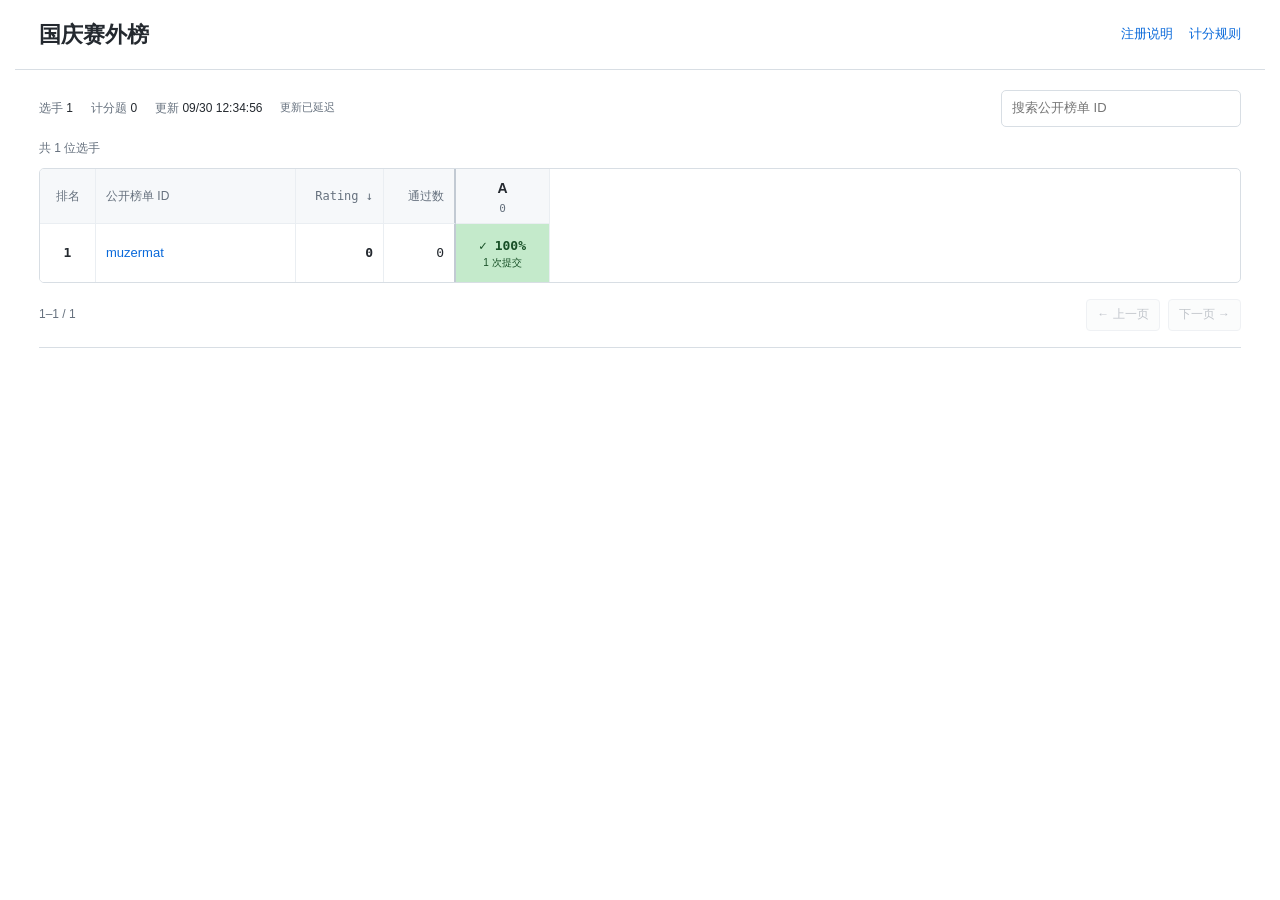
==== site/index.html @ c7762cff "Update public leaderboard" ====
<!doctype html>
<html lang="zh-CN">
<head>
  <meta charset="utf-8">
  <meta name="viewport" content="width=device-width,initial-scale=1">
  <meta name="description" content="国庆挑战娱乐外榜：全部达标题参与计分，难度越高，贡献越大。">
  <meta http-equiv="Content-Security-Policy" content="default-src 'self'; script-src 'self'; style-src 'self'; img-src 'self' data:; connect-src 'self' https://national-day-board-admin-api.chic-pond-5383.chatgpt.site; object-src 'none'; base-uri 'self'">
  <title>国庆挑战 · 娱乐外榜</title>
  <link rel="icon" href="./favicon.svg" type="image/svg+xml">
  <link rel="stylesheet" href="./style.css?v=f157091dd5ea">
  <script src="./app.js?v=d9f2b95ec06a" defer></script>
</head>
<body>
  <header class="topbar wrap">
    <h1 id="board-heading">国庆赛外榜</h1>
    <nav aria-label="榜单导航"><button id="register-open" class="nav-button">注册说明</button><button id="rules-open" class="nav-button">计分规则</button></nav>
  </header>
  <main class="wrap">
    <div id="mode-banner" class="banner" hidden></div>
    <section class="board-section" aria-labelledby="board-heading">
      <div class="board-header"><div class="stats"><span>选手 <strong id="registered">—</strong></span><span>计分题 <strong id="problem-count">—</strong></span><span>更新 <time id="updated">等待数据</time></span><span id="freshness"></span></div><label class="search"><input id="search" type="search" placeholder="搜索公开榜单 ID" aria-label="搜索公开榜单 ID" autocomplete="off" maxlength="40"></label></div>
      <div class="board-toolbar"><span id="results" role="status">正在加载榜单…</span></div>
      <div id="error" class="error" role="status" hidden></div>
      <div class="table-scroll board-scroll" tabindex="0" role="region" aria-label="比赛榜单，可左右滚动"><table class="board-table" id="board-table"><caption class="sr-only">国庆赛榜单</caption><colgroup id="board-columns"></colgroup><thead><tr id="board-head"></tr></thead><tbody id="rows"></tbody></table></div>
      <div id="empty" class="empty" hidden>没有找到该 ID，试试只输入其中一部分。</div>
      <div class="pagination"><span id="page-label">—</span><div><button id="prev" class="secondary" disabled>← 上一页</button><button id="next" class="secondary" disabled>下一页 →</button></div></div>
    </section>
    <footer><a id="contest-link" rel="noopener noreferrer" target="_blank" hidden>原 OJ 比赛</a></footer>
  </main>
  <dialog id="detail-dialog"><div class="dialog-top"><span class="eyebrow small">YOUR CHALLENGE RECORD</span><button class="close" aria-label="关闭选手详情" data-close="detail-dialog">×</button></div><h2 id="detail-title">选手详情</h2><div id="detail-content" aria-live="polite"></div></dialog>
  <dialog id="rules-dialog"><div class="dialog-top"><span class="eyebrow small">SCORING RULES</span><button class="close" aria-label="关闭计分规则" data-close="rules-dialog">×</button></div><h2>挑战如何变成分数</h2><p>注册题 A 不计分。其余题目达到 60% 后，全部参与计算。</p><ol class="rule-list"><li><strong>难度带来更多贡献</strong><code>h(r) = 800 × (r / 800)<sup>3/2</sup></code><p>1600 题的基础贡献约为 800 题的 2.83 倍。</p></li><li><strong>完成度奖励</strong><div class="table-scroll"><table class="curve"><thead><tr><th>完成度</th><th>60%</th><th>70%</th><th>80%</th><th>90%</th><th>95%</th><th>100%</th></tr></thead><tbody><tr><th>系数 g(s)</th><td>0.60</td><td>0.75</td><td>0.90</td><td>1.00</td><td>1.05</td><td>1.10</td></tr></tbody></table></div><p>节点之间线性插值；60% 以下贡献为 0。</p></li><li><strong>每题保留历史最佳贡献</strong><code>c = max [h(r) × g(s) × max(0.96ⁿ, 0.80)]</code><p>n 为该次提交之前低于 60% 的失败次数。CE、待评测和系统错误不计罚。后续失败不会降低已保留的贡献。</p></li><li><strong>全题排序并衰减</strong><code>w(k) = 0.60 + 0.40 × 0.90<sup>k−1</sup></code><p>按题目 rating 从高到低排序，同 rating 按贡献、题目 ID 排序。第 1 题权重为 1，后续趋近于 0.60，没有题数截断。</p></li><li><strong>非线性显示 Rating</strong><code>S = Σ w(k)c(k)<br>Rating = ⌊15000 × ln(1 + S / 10000)⌋</code><p>没有硬上限。同整数 Rating 并列排名。正常新增提交的得分不下降；重判或规则纠正后会重新计算。</p></li></ol></dialog>
  <dialog id="register-dialog"><div class="dialog-top"><span class="eyebrow small">JOIN THE BOARD</span><button class="close" aria-label="关闭注册说明" data-close="register-dialog">×</button></div><h2>在 A 题注册你的公开 ID</h2><p id="registration-intro">使用自己的 OJ 账号提交 A 题。本场只接受下方固定 C 模板，请只修改 puts 中的公开榜单 ID，保留其他代码。</p><pre><code>#include &lt;stdio.h&gt;
int main() {
    puts("国庆小猫");
    return 0;
}</code></pre><p>将 <code>国庆小猫</code> 改为自己的匿名 ID，例如 <code>摸鱼选手_7</code>。允许 1–20 个字符，可用中文汉字、英文字母、数字、下划线和连字符，且至少包含一个汉字、字母或数字；不允许空格、控制字符或 emoji。英文字母不区分大小写判重，请避免使用真实姓名或学号。</p><div class="notice"><strong>提交前请检查</strong><p>每个真实学号以本场 A 题的第一次 AC 注册。已存在的 ID 会判 WA；CE、WA 或未完成评测不占用注册机会，可修改后重提。注册成功后再次提交不会自动改名。</p></div><p>注册成功后，系统会补计该账号在比赛有效时间内的已有成绩。SPJ 会检查格式和重名，网络或接口异常将报告检查器失败。第一次 AC 后仍需等待后台校验身份并完成绑定；同步前同名并发提交可能都 AC，后台按首次 AC 的时间与提交 ID 确定唯一绑定，冲突时请联系管理员。</p><p id="registration-mode-note" class="muted"></p></dialog>
</body>
</html>
---- site/style.css ----
:root{color-scheme:light;--ink:#24292f;--muted:#66717e;--line:#d8dee4;--bg:#fff;--link:#0969da;--mono:ui-monospace,SFMono-Regular,Consolas,monospace}
*{box-sizing:border-box}body{margin:0;color:var(--ink);background:var(--bg);font:14px/1.6 -apple-system,BlinkMacSystemFont,"Segoe UI","PingFang SC","Microsoft YaHei",sans-serif}button,input{font:inherit;color:inherit}button{cursor:pointer}button:disabled{opacity:.4;cursor:default}button,a,input{outline-offset:3px}a{color:var(--link);text-decoration:none}a:hover{text-decoration:underline}.wrap{max-width:1250px;margin:auto;padding:0 24px}.topbar{display:flex;justify-content:space-between;align-items:center;border-bottom:1px solid var(--line);min-height:70px;gap:16px}h1{font-size:22px;margin:15px 0;font-weight:600}nav{display:flex;gap:16px}.nav-button{border:0;background:transparent;padding:5px 0;color:var(--link);font-size:13px}.banner{margin-top:16px;border:1px solid #e8d6a2;background:#fff8db;color:#765b1b;padding:9px 12px;border-radius:5px;font-size:12px}.board-header{display:flex;align-items:center;justify-content:space-between;gap:16px;margin:20px 0 12px}.stats{display:flex;gap:7px 18px;flex-wrap:wrap;color:var(--muted);font-size:12px}.stats strong,.stats time{font-weight:500;color:var(--ink)}#freshness{font-size:11px}.search input{width:240px;padding:7px 10px;border:1px solid var(--line);border-radius:5px;background:#fff;font-size:13px}.board-toolbar{display:flex;justify-content:space-between;font-size:12px;color:var(--muted);margin-bottom:10px}.table-scroll{overflow:auto}table{width:100%;border-collapse:collapse;white-space:nowrap;text-align:left}th{background:#f6f8fa;font-size:12px;font-weight:500;padding:10px 14px;border-block:1px solid var(--line);color:var(--muted)}td{padding:10px 14px;border-bottom:1px solid #eaeef2;font-size:13px}tbody tr:hover{background:#f6f8fa}.number{text-align:right;font-family:var(--mono);font-variant-numeric:tabular-nums}.rank{font:13px var(--mono);color:var(--muted)}.rank.top{color:var(--ink);font-weight:600}.player{padding:0;border:0;background:transparent;color:var(--link);font:13px var(--mono);text-align:left}.player:hover{text-decoration:underline}.rating{font-weight:600}.pagination{display:flex;align-items:center;justify-content:space-between;margin:16px 0;font-size:12px;color:var(--muted)}.pagination>div{display:flex;gap:8px}.secondary{font-size:12px;border:1px solid var(--line);border-radius:4px;background:#f6f8fa;padding:5px 10px}.empty{text-align:center;padding:40px;color:var(--muted)}.error{font-size:13px;background:#fff1ef;border:1px solid #ffcecb;color:#a5271b;padding:10px 12px;margin:10px 0;border-radius:4px}footer{display:flex;flex-wrap:wrap;gap:20px;font-size:12px;color:var(--muted);border-top:1px solid var(--line);padding:12px 0 20px}footer p{margin:0}dialog{width:min(900px,calc(100% - 28px));max-height:88vh;border:1px solid var(--line);border-radius:7px;background:#fff;padding:24px;color:var(--ink);box-shadow:0 10px 40px #0002}dialog::backdrop{background:#0005}.dialog-top{display:flex;align-items:center;justify-content:space-between}.eyebrow{font:10px var(--mono);letter-spacing:1px;color:var(--muted)}dialog h2{font-size:23px;margin:6px 0 18px}dialog p{font-size:13px;line-height:1.9}.close{font-size:24px;line-height:1;width:28px;height:28px;border:0;background:transparent;color:var(--muted)}.rule-list{padding-left:20px}.rule-list li{padding-left:4px;margin-bottom:18px}.rule-list strong{display:block;margin-bottom:7px}code,pre{font-family:var(--mono)}.rule-list code,pre{display:block;background:#f6f8fa;padding:12px;border-radius:5px;font-size:12px;overflow:auto}.curve th,.curve td{padding:7px;font-size:11px;text-align:center}.muted{font-size:12px!important;color:var(--muted)}.notice{padding:12px;background:#fff8db;border-radius:4px}.notice p{margin:5px 0}.detail-stats{display:flex;gap:24px;flex-wrap:wrap;margin-bottom:20px}.detail-stats span{display:block;font-size:11px;color:var(--muted)}.detail-stats strong{font:600 22px var(--mono)}.detail-table th,.detail-table td{font-size:11px;padding:8px}.detail-table td:first-child{min-width:110px;white-space:normal}.problem-title{display:block;font-size:10px;color:var(--muted)}.loading{color:var(--muted)}[hidden]{display:none!important}
@media(max-width:720px){.wrap{padding:0 14px}.topbar{min-height:62px}h1{font-size:18px}nav{gap:12px}.nav-button{font-size:12px}.board-header{align-items:stretch;flex-direction:column;margin-top:15px}.search input{width:100%}.stats{gap:4px 12px}.extra{display:none}th,td{padding:9px 8px;font-size:12px}.player{font-size:12px}.privacy-note{font-size:11px}dialog{padding:18px}.detail-stats{gap:15px}.detail-stats strong{font-size:20px}footer{font-size:11px}}

/* Fixed identity columns keep the participant visible while browsing problems. */
.board-scroll{border:1px solid var(--line);border-radius:5px;isolation:isolate;overscroll-behavior-x:contain}
.board-table{--rank-width:56px;--handle-width:200px;--rating-width:88px;--solved-width:72px;--problem-width:94px;table-layout:fixed;width:calc(var(--rank-width) + var(--handle-width) + var(--rating-width) + var(--solved-width) + var(--problem-count,0)*var(--problem-width));border-collapse:separate;border-spacing:0}
.column-rank{width:var(--rank-width)}.column-handle{width:var(--handle-width)}.column-rating{width:var(--rating-width)}.column-solved{width:var(--solved-width)}.column-problem{width:var(--problem-width)}
.board-table th,.board-table td{padding:8px 10px;height:58px;border-right:1px solid #eaeef2;border-bottom:1px solid #eaeef2}
.board-table thead th{height:54px;border-top:0;background:#f6f8fa}
.board-table tbody th{font-weight:400;font-size:13px;color:var(--ink);border-top:0}
.board-table tbody tr:last-child>*{border-bottom:0}
.board-table .fixed-rank,.board-table .fixed-handle,.board-table .fixed-rating,.board-table .fixed-solved{position:sticky;z-index:2;background:#fff}
.board-table .fixed-rank{left:0;text-align:center}.board-table .fixed-handle{left:var(--rank-width)}.board-table .fixed-rating{left:calc(var(--rank-width) + var(--handle-width))}.board-table .fixed-solved{left:calc(var(--rank-width) + var(--handle-width) + var(--rating-width));border-right:2px solid #c2cad3}
.board-table thead .fixed-rank,.board-table thead .fixed-handle,.board-table thead .fixed-rating,.board-table thead .fixed-solved{z-index:3;background:#f6f8fa}
.board-table tbody tr:hover .fixed-rank,.board-table tbody tr:hover .fixed-handle,.board-table tbody tr:hover .fixed-rating,.board-table tbody tr:hover .fixed-solved{background:#f6f8fa}
.board-table .player{display:block;width:100%;white-space:normal;overflow-wrap:anywhere;font-family:inherit;line-height:1.4}
.problem-heading{text-align:center}.problem-label{display:block;color:var(--ink);font-weight:600;font-size:14px}.problem-rating{display:block;font:11px var(--mono);margin-top:3px;color:var(--muted)}
.board-table .problem-cell{text-align:center;padding:6px 4px}.result-score{display:block;font:600 13px/1.5 var(--mono)}.result-attempts{display:block;font:10px/1.6 -apple-system,BlinkMacSystemFont,"Segoe UI","PingFang SC","Microsoft YaHei",sans-serif}
.accepted{background:#c4eacb;color:#174f26}.partial.qualified{background:#e8f5e8;color:#285730}.partial{background:#fff1c3;color:#765519}.failed{background:#f8d9d6;color:#8d2925}.pending{background:#edf0f4;color:#4f5b69}.unattempted{background:#fff}
.board-toolbar{gap:8px;flex-wrap:wrap}.sr-only{position:absolute;width:1px;height:1px;padding:0;margin:-1px;overflow:hidden;clip:rect(0,0,0,0);white-space:nowrap;border:0}
button:focus-visible,input:focus-visible,a:focus-visible,.board-scroll:focus-visible{outline:2px solid var(--link)}
@media(max-width:720px){.board-table{--rank-width:42px;--handle-width:136px;--rating-width:64px;--solved-width:56px;--problem-width:84px}.board-table th,.board-table td{padding:8px 6px;font-size:11px}.board-table tbody th,.board-table .player{font-size:12px}.result-score{font-size:12px}.board-toolbar{font-size:11px}}
@media(max-width:400px){.board-table{--rank-width:34px;--handle-width:104px;--rating-width:60px;--solved-width:44px}.board-table th,.board-table td{padding:8px 4px}.board-table .fixed-rank,.board-table .fixed-solved{font-size:10px}}
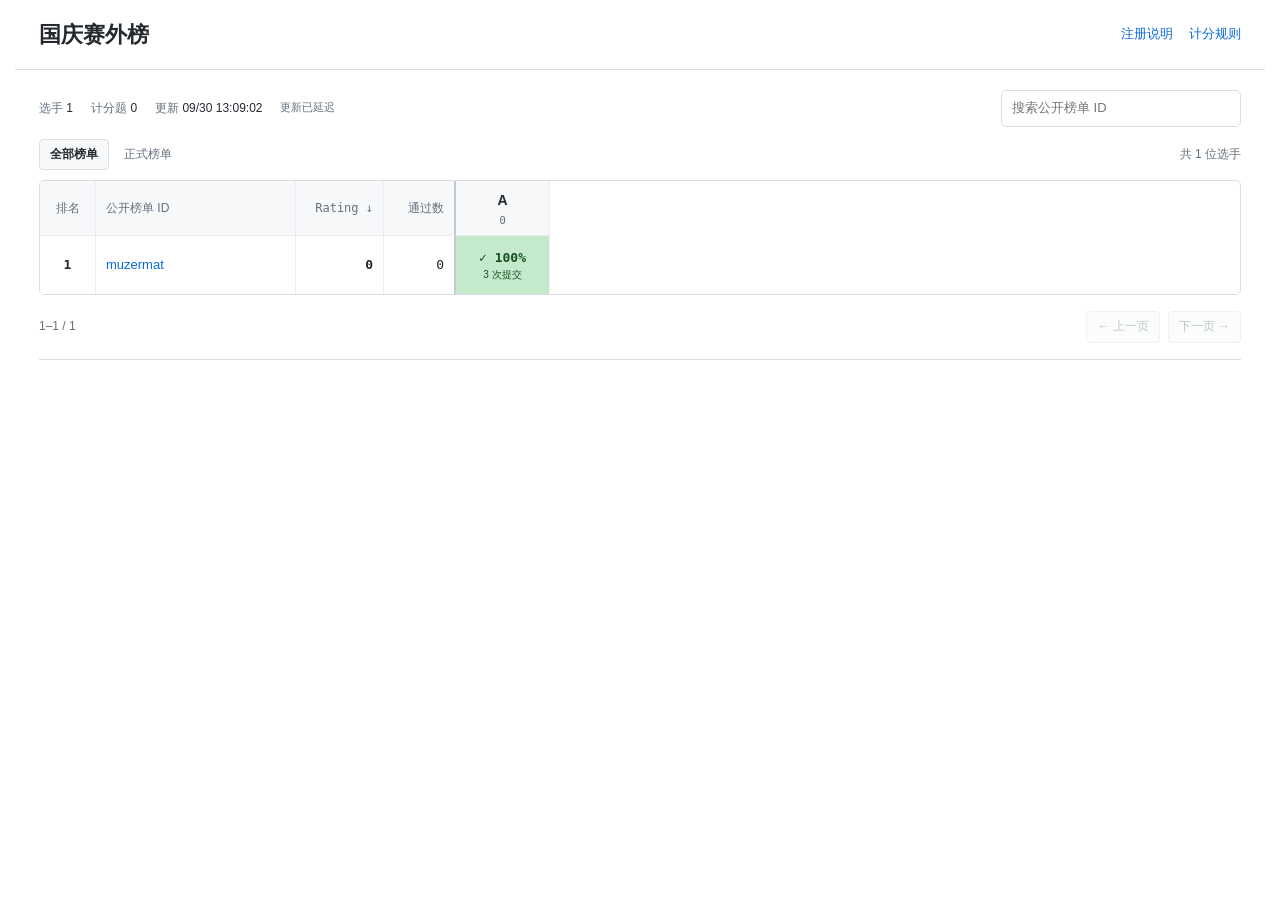
==== commit 8e6daaeb: "Update public leaderboard" ====
--- a/site/index.html
+++ b/site/index.html
@@ -7,8 +7,8 @@
   <meta http-equiv="Content-Security-Policy" content="default-src 'self'; script-src 'self'; style-src 'self'; img-src 'self' data:; connect-src 'self' https://national-day-board-admin-api.chic-pond-5383.chatgpt.site; object-src 'none'; base-uri 'self'">
   <title>国庆挑战 · 娱乐外榜</title>
   <link rel="icon" href="./favicon.svg" type="image/svg+xml">
-  <link rel="stylesheet" href="./style.css?v=f157091dd5ea">
-  <script src="./app.js?v=d9f2b95ec06a" defer></script>
+  <link rel="stylesheet" href="./style.css?v=363c854c57fe">
+  <script src="./app.js?v=9f33b4e7ff81" defer></script>
 </head>
 <body>
   <header class="topbar wrap">
@@ -19,7 +19,7 @@
     <div id="mode-banner" class="banner" hidden></div>
     <section class="board-section" aria-labelledby="board-heading">
       <div class="board-header"><div class="stats"><span>选手 <strong id="registered">—</strong></span><span>计分题 <strong id="problem-count">—</strong></span><span>更新 <time id="updated">等待数据</time></span><span id="freshness"></span></div><label class="search"><input id="search" type="search" placeholder="搜索公开榜单 ID" aria-label="搜索公开榜单 ID" autocomplete="off" maxlength="40"></label></div>
-      <div class="board-toolbar"><span id="results" role="status">正在加载榜单…</span></div>
+      <div class="board-toolbar"><div class="board-tabs" role="group" aria-label="榜单范围"><button id="all-board" class="board-tab" type="button" aria-pressed="true">全部榜单</button><button id="official-board" class="board-tab" type="button" aria-pressed="false">正式榜单</button></div><span id="results" role="status">正在加载榜单…</span></div>
       <div id="error" class="error" role="status" hidden></div>
       <div class="table-scroll board-scroll" tabindex="0" role="region" aria-label="比赛榜单，可左右滚动"><table class="board-table" id="board-table"><caption class="sr-only">国庆赛榜单</caption><colgroup id="board-columns"></colgroup><thead><tr id="board-head"></tr></thead><tbody id="rows"></tbody></table></div>
       <div id="empty" class="empty" hidden>没有找到该 ID，试试只输入其中一部分。</div>
--- a/site/style.css
+++ b/site/style.css
@@ -22,3 +22,5 @@
 button:focus-visible,input:focus-visible,a:focus-visible,.board-scroll:focus-visible{outline:2px solid var(--link)}
 @media(max-width:720px){.board-table{--rank-width:42px;--handle-width:136px;--rating-width:64px;--solved-width:56px;--problem-width:84px}.board-table th,.board-table td{padding:8px 6px;font-size:11px}.board-table tbody th,.board-table .player{font-size:12px}.result-score{font-size:12px}.board-toolbar{font-size:11px}}
 @media(max-width:400px){.board-table{--rank-width:34px;--handle-width:104px;--rating-width:60px;--solved-width:44px}.board-table th,.board-table td{padding:8px 4px}.board-table .fixed-rank,.board-table .fixed-solved{font-size:10px}}
+
+.board-toolbar{align-items:center}.board-tabs{display:flex;gap:4px}.board-tab{border:1px solid transparent;border-radius:4px;background:transparent;padding:5px 10px;font-size:12px;color:var(--muted)}.board-tab[aria-pressed=true]{border-color:var(--line);background:#f6f8fa;color:var(--ink);font-weight:600}.rank.starred{font-size:18px;color:#87631b}.board-tab:focus-visible{outline:2px solid var(--link)}
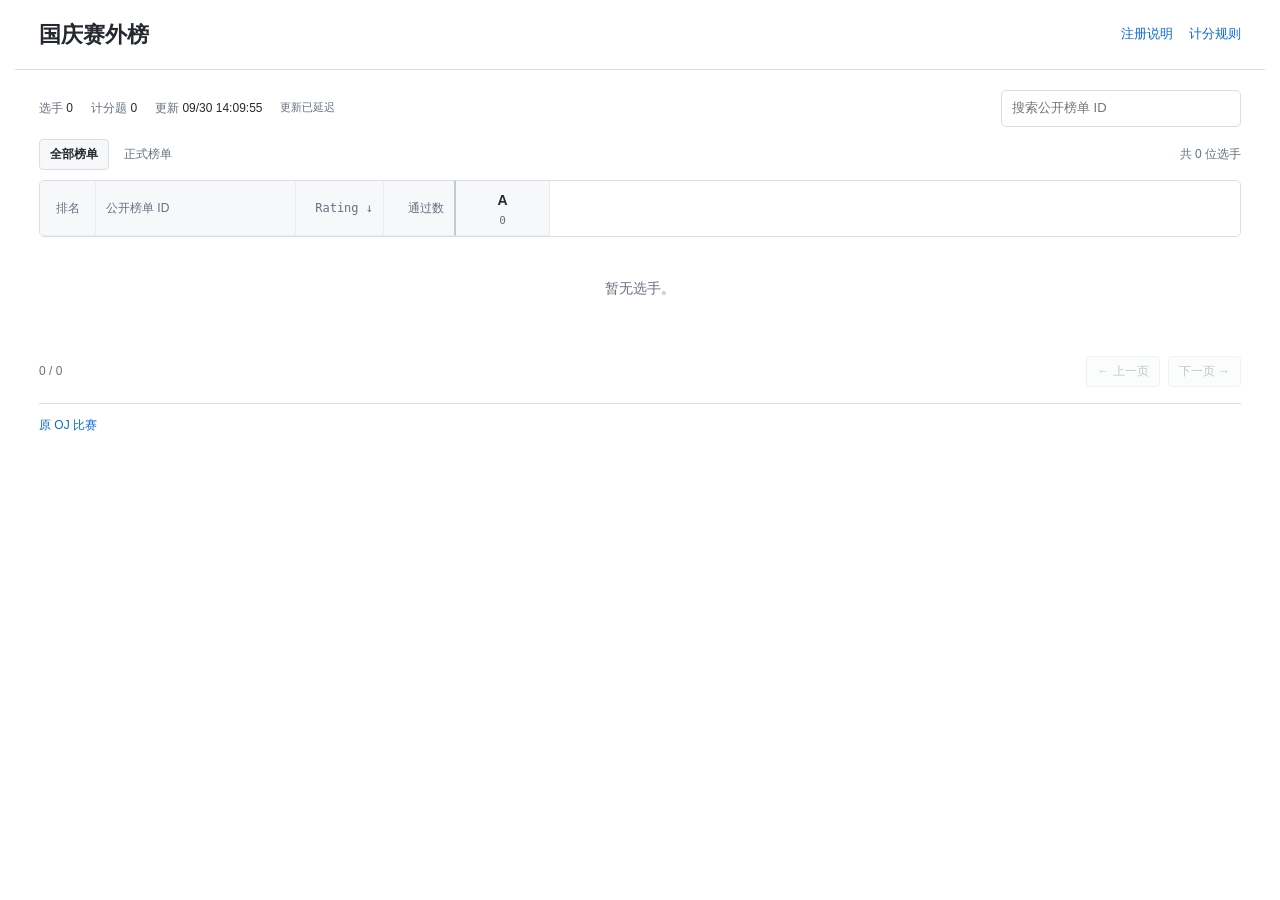
==== commit 50cd669e: "Update public leaderboard" ====
--- a/site/index.html
+++ b/site/index.html
@@ -8,7 +8,7 @@
   <title>国庆挑战 · 娱乐外榜</title>
   <link rel="icon" href="./favicon.svg" type="image/svg+xml">
   <link rel="stylesheet" href="./style.css?v=363c854c57fe">
-  <script src="./app.js?v=9f33b4e7ff81" defer></script>
+  <script src="./app.js?v=504b21a3c35d" defer></script>
 </head>
 <body>
   <header class="topbar wrap">
@@ -33,6 +33,6 @@
 int main() {
     puts("国庆小猫");
     return 0;
-}</code></pre><p>将 <code>国庆小猫</code> 改为自己的匿名 ID，例如 <code>摸鱼选手_7</code>。允许 1–20 个字符，可用中文汉字、英文字母、数字、下划线和连字符，且至少包含一个汉字、字母或数字；不允许空格、控制字符或 emoji。英文字母不区分大小写判重，请避免使用真实姓名或学号。</p><div class="notice"><strong>提交前请检查</strong><p>每个真实学号以本场 A 题的第一次 AC 注册。已存在的 ID 会判 WA；CE、WA 或未完成评测不占用注册机会，可修改后重提。注册成功后再次提交不会自动改名。</p></div><p>注册成功后，系统会补计该账号在比赛有效时间内的已有成绩。SPJ 会检查格式和重名，网络或接口异常将报告检查器失败。第一次 AC 后仍需等待后台校验身份并完成绑定；同步前同名并发提交可能都 AC，后台按首次 AC 的时间与提交 ID 确定唯一绑定，冲突时请联系管理员。</p><p id="registration-mode-note" class="muted"></p></dialog>
+}</code></pre><p>将 <code>国庆小猫</code> 改为自己的匿名 ID，例如 <code>摸鱼选手_7</code>。允许 1–20 个字符，可用中文汉字、英文字母、数字、下划线和连字符，且至少包含一个汉字、字母或数字；不允许空格、控制字符或 emoji。允许不同选手使用相同 ID，请避免使用真实姓名或学号。</p><div class="notice"><strong>提交前请检查</strong><p>每个真实学号以本场 A 题的第一次 AC 注册。允许重名；CE、WA 或未完成评测不占用注册机会，可修改后重提。注册成功后再次提交不会自动改名。</p></div><p>注册成功后，系统会补计该账号在比赛有效时间内的已有成绩。SPJ 只检查输出格式，无需联网。第一次 AC 后等待后台校验身份并完成绑定；同名选手各自保留成绩和排名。</p><p id="registration-mode-note" class="muted"></p></dialog>
 </body>
 </html>
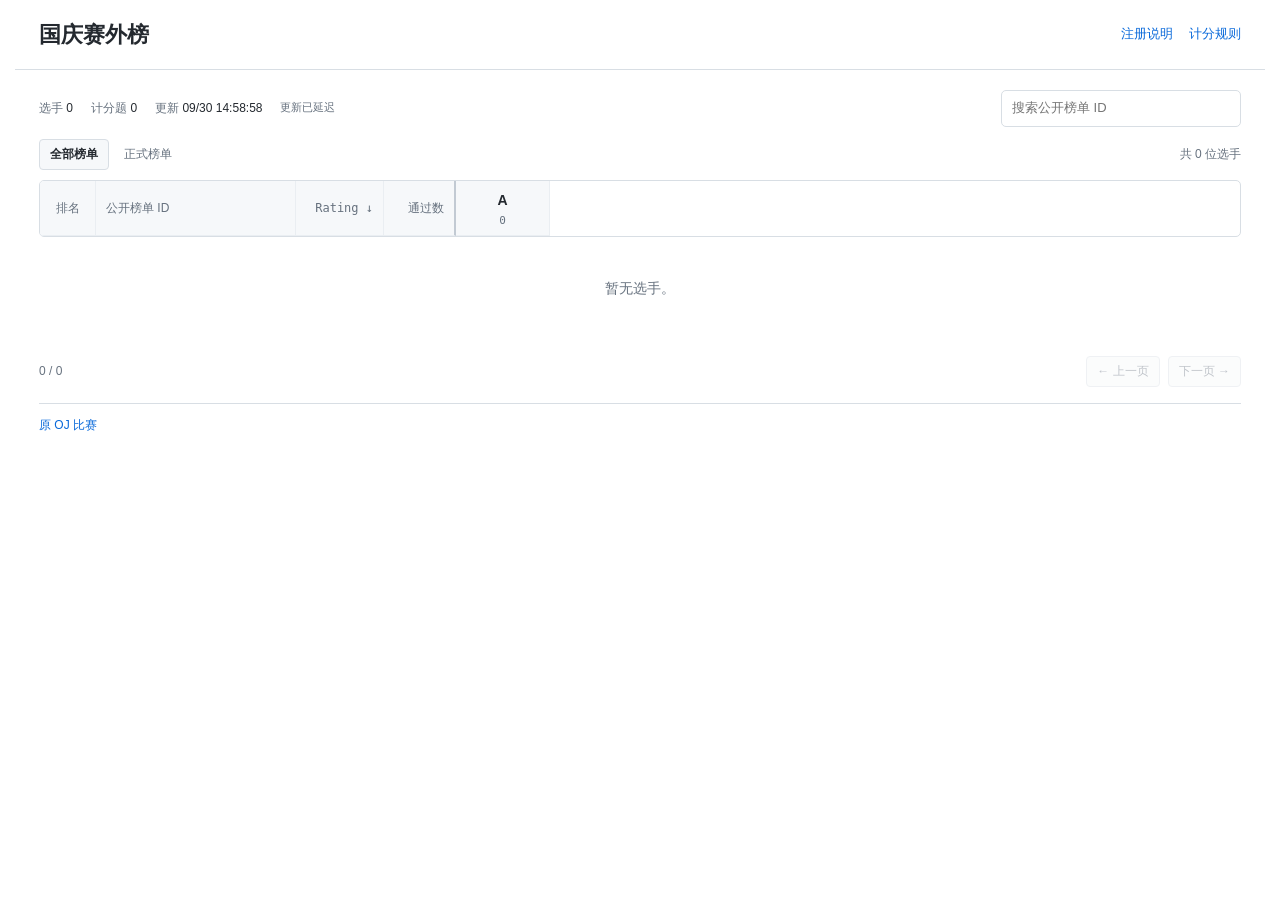
==== commit a82f2e12: "Update public leaderboard" ====
--- a/site/index.html
+++ b/site/index.html
@@ -8,7 +8,7 @@
   <title>国庆挑战 · 娱乐外榜</title>
   <link rel="icon" href="./favicon.svg" type="image/svg+xml">
   <link rel="stylesheet" href="./style.css?v=363c854c57fe">
-  <script src="./app.js?v=504b21a3c35d" defer></script>
+  <script src="./app.js?v=affa59d48274" defer></script>
 </head>
 <body>
   <header class="topbar wrap">
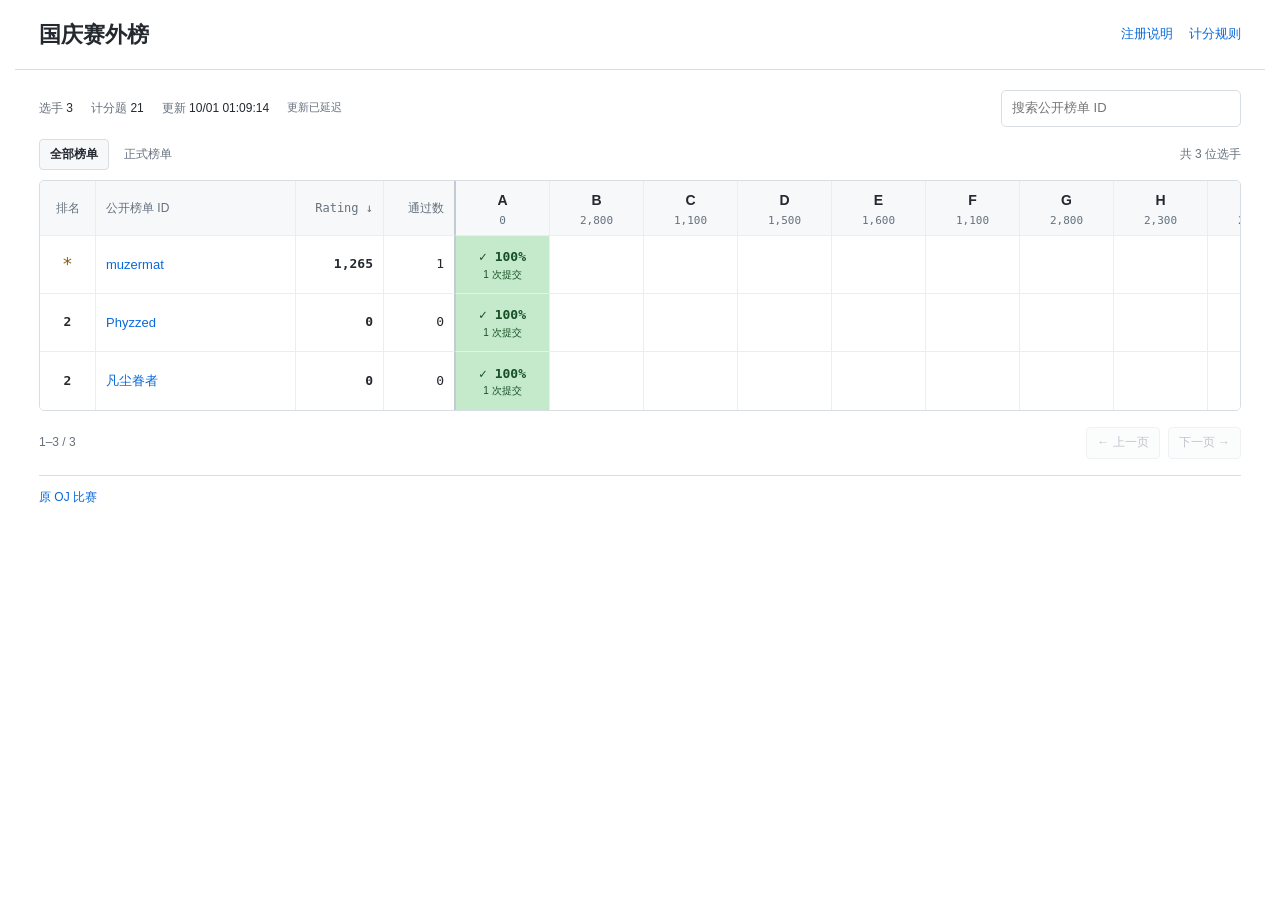
==== commit 6c6a21cc: "Update public leaderboard" ====
--- a/site/index.html
+++ b/site/index.html
@@ -8,7 +8,7 @@
   <title>国庆挑战 · 娱乐外榜</title>
   <link rel="icon" href="./favicon.svg" type="image/svg+xml">
   <link rel="stylesheet" href="./style.css?v=363c854c57fe">
-  <script src="./app.js?v=affa59d48274" defer></script>
+  <script src="./app.js?v=715e4a570096" defer></script>
 </head>
 <body>
   <header class="topbar wrap">
@@ -29,7 +29,7 @@
   </main>
   <dialog id="detail-dialog"><div class="dialog-top"><span class="eyebrow small">YOUR CHALLENGE RECORD</span><button class="close" aria-label="关闭选手详情" data-close="detail-dialog">×</button></div><h2 id="detail-title">选手详情</h2><div id="detail-content" aria-live="polite"></div></dialog>
   <dialog id="rules-dialog"><div class="dialog-top"><span class="eyebrow small">SCORING RULES</span><button class="close" aria-label="关闭计分规则" data-close="rules-dialog">×</button></div><h2>挑战如何变成分数</h2><p>注册题 A 不计分。其余题目达到 60% 后，全部参与计算。</p><ol class="rule-list"><li><strong>难度带来更多贡献</strong><code>h(r) = 800 × (r / 800)<sup>3/2</sup></code><p>1600 题的基础贡献约为 800 题的 2.83 倍。</p></li><li><strong>完成度奖励</strong><div class="table-scroll"><table class="curve"><thead><tr><th>完成度</th><th>60%</th><th>70%</th><th>80%</th><th>90%</th><th>95%</th><th>100%</th></tr></thead><tbody><tr><th>系数 g(s)</th><td>0.60</td><td>0.75</td><td>0.90</td><td>1.00</td><td>1.05</td><td>1.10</td></tr></tbody></table></div><p>节点之间线性插值；60% 以下贡献为 0。</p></li><li><strong>每题保留历史最佳贡献</strong><code>c = max [h(r) × g(s) × max(0.96ⁿ, 0.80)]</code><p>n 为该次提交之前低于 60% 的失败次数。CE、待评测和系统错误不计罚。后续失败不会降低已保留的贡献。</p></li><li><strong>全题排序并衰减</strong><code>w(k) = 0.60 + 0.40 × 0.90<sup>k−1</sup></code><p>按题目 rating 从高到低排序，同 rating 按贡献、题目 ID 排序。第 1 题权重为 1，后续趋近于 0.60，没有题数截断。</p></li><li><strong>非线性显示 Rating</strong><code>S = Σ w(k)c(k)<br>Rating = ⌊15000 × ln(1 + S / 10000)⌋</code><p>没有硬上限。同整数 Rating 并列排名。正常新增提交的得分不下降；重判或规则纠正后会重新计算。</p></li></ol></dialog>
-  <dialog id="register-dialog"><div class="dialog-top"><span class="eyebrow small">JOIN THE BOARD</span><button class="close" aria-label="关闭注册说明" data-close="register-dialog">×</button></div><h2>在 A 题注册你的公开 ID</h2><p id="registration-intro">使用自己的 OJ 账号提交 A 题。本场只接受下方固定 C 模板，请只修改 puts 中的公开榜单 ID，保留其他代码。</p><pre><code>#include &lt;stdio.h&gt;
+  <dialog id="register-dialog"><div class="dialog-top"><span class="eyebrow small">JOIN THE BOARD</span><button class="close" aria-label="关闭注册说明" data-close="register-dialog">×</button></div><h2>在 A 题注册你的公开 ID</h2><p id="registration-intro">使用自己的 OJ 账号提交 A 题，首次 AC 程序的标准输出就是你的公开榜单 ID。下面是一个 C 示例。</p><pre><code>#include &lt;stdio.h&gt;
 int main() {
     puts("国庆小猫");
     return 0;
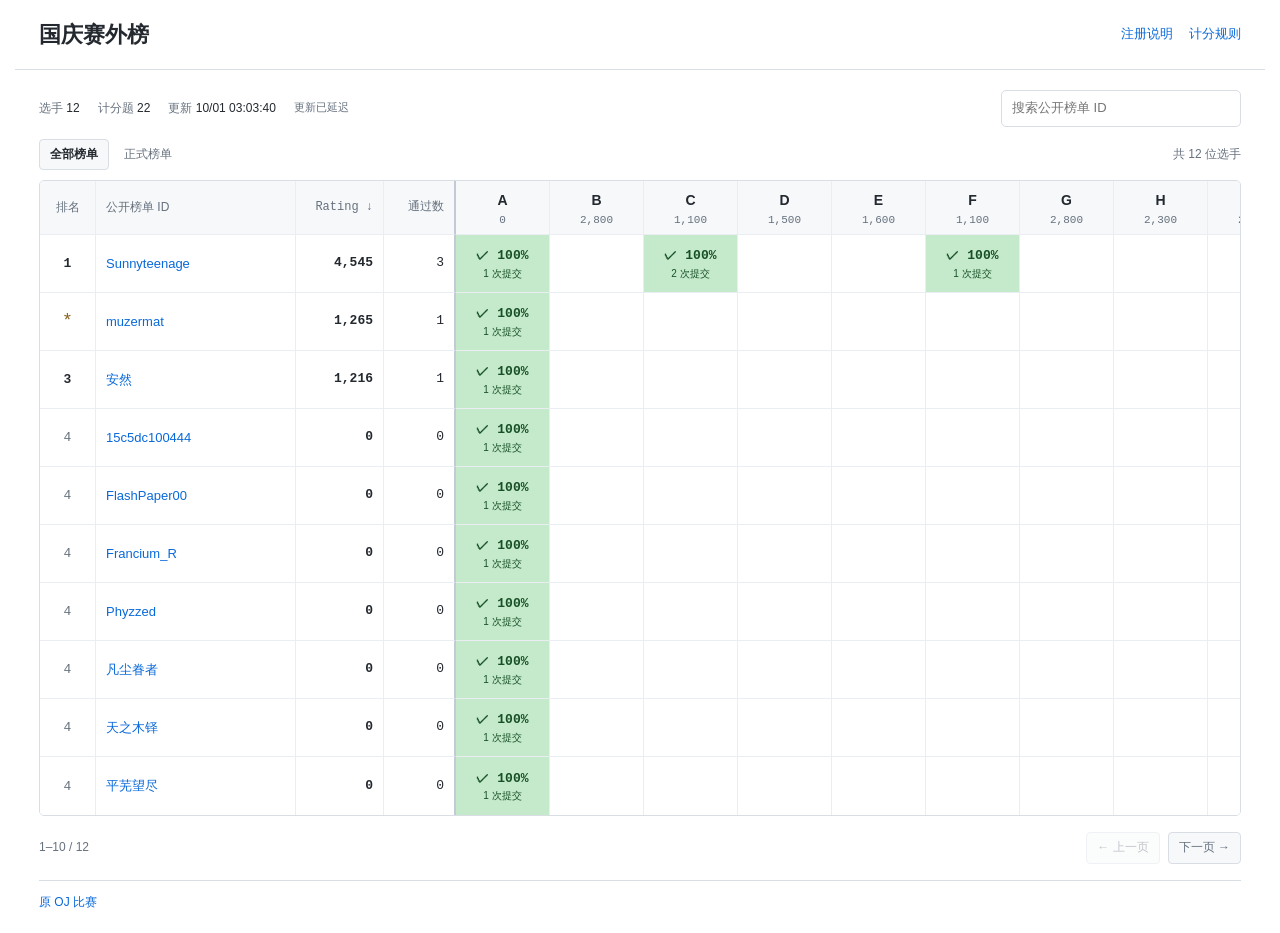
==== commit 4bfc2ea3: "Update public leaderboard" ====
--- a/site/index.html
+++ b/site/index.html
@@ -8,7 +8,7 @@
   <title>国庆挑战 · 娱乐外榜</title>
   <link rel="icon" href="./favicon.svg" type="image/svg+xml">
   <link rel="stylesheet" href="./style.css?v=363c854c57fe">
-  <script src="./app.js?v=715e4a570096" defer></script>
+  <script src="./app.js?v=ad54e45c4a47" defer></script>
 </head>
 <body>
   <header class="topbar wrap">
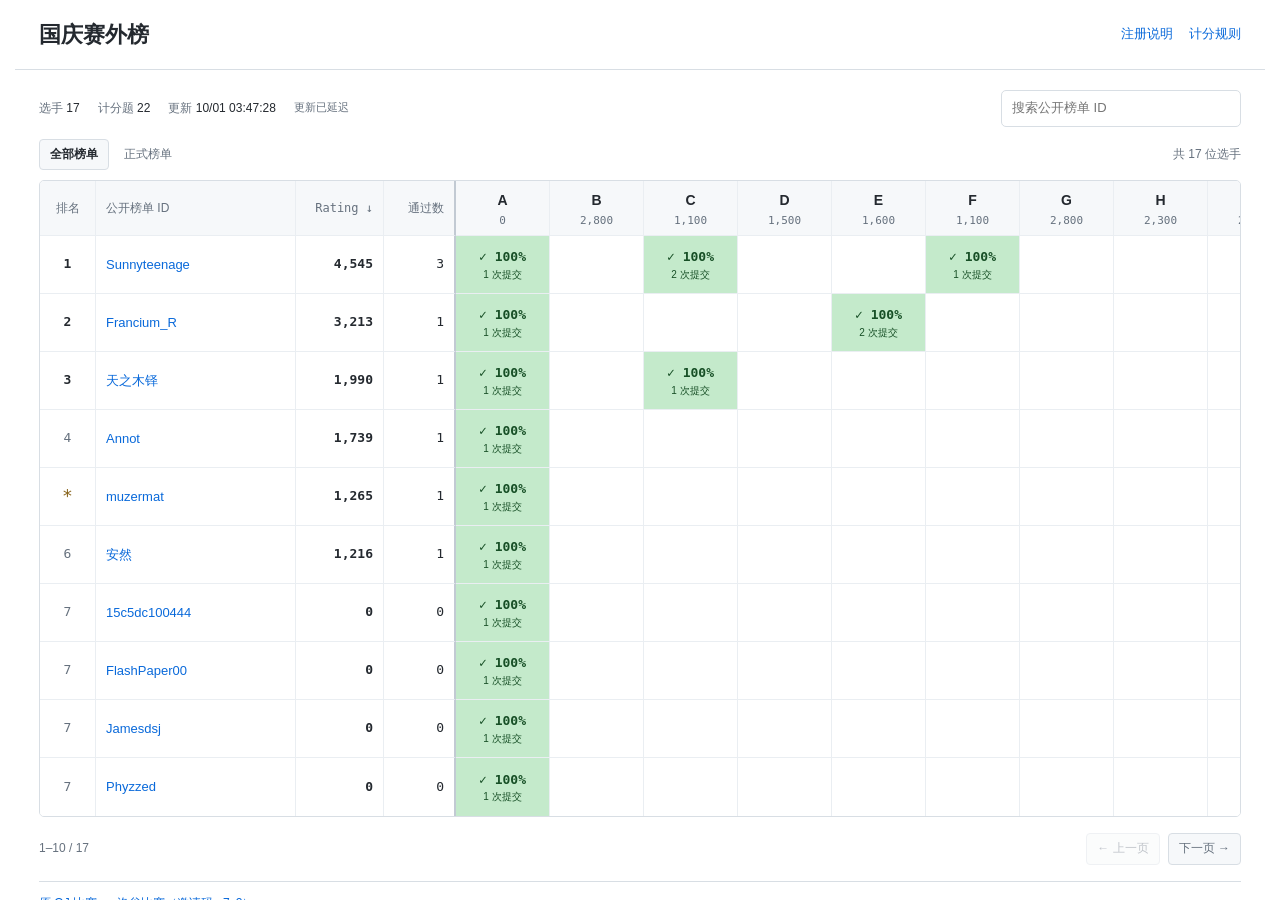
==== commit 4d1e1e85: "Update public leaderboard" ====
--- a/site/index.html
+++ b/site/index.html
@@ -25,7 +25,7 @@
       <div id="empty" class="empty" hidden>没有找到该 ID，试试只输入其中一部分。</div>
       <div class="pagination"><span id="page-label">—</span><div><button id="prev" class="secondary" disabled>← 上一页</button><button id="next" class="secondary" disabled>下一页 →</button></div></div>
     </section>
-    <footer><a id="contest-link" rel="noopener noreferrer" target="_blank" hidden>原 OJ 比赛</a></footer>
+    <footer><a id="contest-link" rel="noopener noreferrer" target="_blank" hidden>原 OJ 比赛</a><a href="https://www.luogu.com.cn/contest/360306" rel="noopener noreferrer" target="_blank">洛谷比赛（邀请码 q7v2）</a></footer>
   </main>
   <dialog id="detail-dialog"><div class="dialog-top"><span class="eyebrow small">YOUR CHALLENGE RECORD</span><button class="close" aria-label="关闭选手详情" data-close="detail-dialog">×</button></div><h2 id="detail-title">选手详情</h2><div id="detail-content" aria-live="polite"></div></dialog>
   <dialog id="rules-dialog"><div class="dialog-top"><span class="eyebrow small">SCORING RULES</span><button class="close" aria-label="关闭计分规则" data-close="rules-dialog">×</button></div><h2>挑战如何变成分数</h2><p>注册题 A 不计分。其余题目达到 60% 后，全部参与计算。</p><ol class="rule-list"><li><strong>难度带来更多贡献</strong><code>h(r) = 800 × (r / 800)<sup>3/2</sup></code><p>1600 题的基础贡献约为 800 题的 2.83 倍。</p></li><li><strong>完成度奖励</strong><div class="table-scroll"><table class="curve"><thead><tr><th>完成度</th><th>60%</th><th>70%</th><th>80%</th><th>90%</th><th>95%</th><th>100%</th></tr></thead><tbody><tr><th>系数 g(s)</th><td>0.60</td><td>0.75</td><td>0.90</td><td>1.00</td><td>1.05</td><td>1.10</td></tr></tbody></table></div><p>节点之间线性插值；60% 以下贡献为 0。</p></li><li><strong>每题保留历史最佳贡献</strong><code>c = max [h(r) × g(s) × max(0.96ⁿ, 0.80)]</code><p>n 为该次提交之前低于 60% 的失败次数。CE、待评测和系统错误不计罚。后续失败不会降低已保留的贡献。</p></li><li><strong>全题排序并衰减</strong><code>w(k) = 0.60 + 0.40 × 0.90<sup>k−1</sup></code><p>按题目 rating 从高到低排序，同 rating 按贡献、题目 ID 排序。第 1 题权重为 1，后续趋近于 0.60，没有题数截断。</p></li><li><strong>非线性显示 Rating</strong><code>S = Σ w(k)c(k)<br>Rating = ⌊15000 × ln(1 + S / 10000)⌋</code><p>没有硬上限。同整数 Rating 并列排名。正常新增提交的得分不下降；重判或规则纠正后会重新计算。</p></li></ol></dialog>
@@ -33,6 +33,6 @@
 int main() {
     puts("国庆小猫");
     return 0;
-}</code></pre><p>将 <code>国庆小猫</code> 改为自己的匿名 ID，例如 <code>摸鱼选手_7</code>。允许 1–20 个字符，可用中文汉字、英文字母、数字、下划线和连字符，且至少包含一个汉字、字母或数字；不允许空格、控制字符或 emoji。允许不同选手使用相同 ID，请避免使用真实姓名或学号。</p><div class="notice"><strong>提交前请检查</strong><p>每个真实学号以本场 A 题的第一次 AC 注册。允许重名；CE、WA 或未完成评测不占用注册机会，可修改后重提。注册成功后再次提交不会自动改名。</p></div><p>注册成功后，系统会补计该账号在比赛有效时间内的已有成绩。SPJ 只检查输出格式，无需联网。第一次 AC 后等待后台校验身份并完成绑定；同名选手各自保留成绩和排名。</p><p id="registration-mode-note" class="muted"></p></dialog>
+}</code></pre><p>将 <code>国庆小猫</code> 改为自己的匿名 ID，例如 <code>摸鱼选手_7</code>。允许 1–20 个字符，可用中文汉字、英文字母、数字、下划线和连字符，且至少包含一个汉字、字母或数字；不允许空格、控制字符或 emoji。允许不同选手使用相同 ID，请避免使用真实姓名或学号。</p><div class="notice"><strong>提交前请检查</strong><p>每个真实学号以本场 A 题的第一次 AC 注册。允许重名；CE、WA 或未完成评测不占用注册机会，可修改后重提。注册成功后再次提交不会自动改名。</p></div><p>注册成功后，系统会补计该账号在比赛有效时间内的已有成绩。SPJ 只检查输出格式，无需联网。第一次 AC 后等待后台校验身份并完成绑定；同名选手各自保留成绩和排名。</p><p>洛谷选手在洛谷比赛的 A 题注册，按洛谷 UID 独立记录，统一打星。题目 Rating 沿用北航比赛设置。</p><p id="registration-mode-note" class="muted"></p></dialog>
 </body>
 </html>
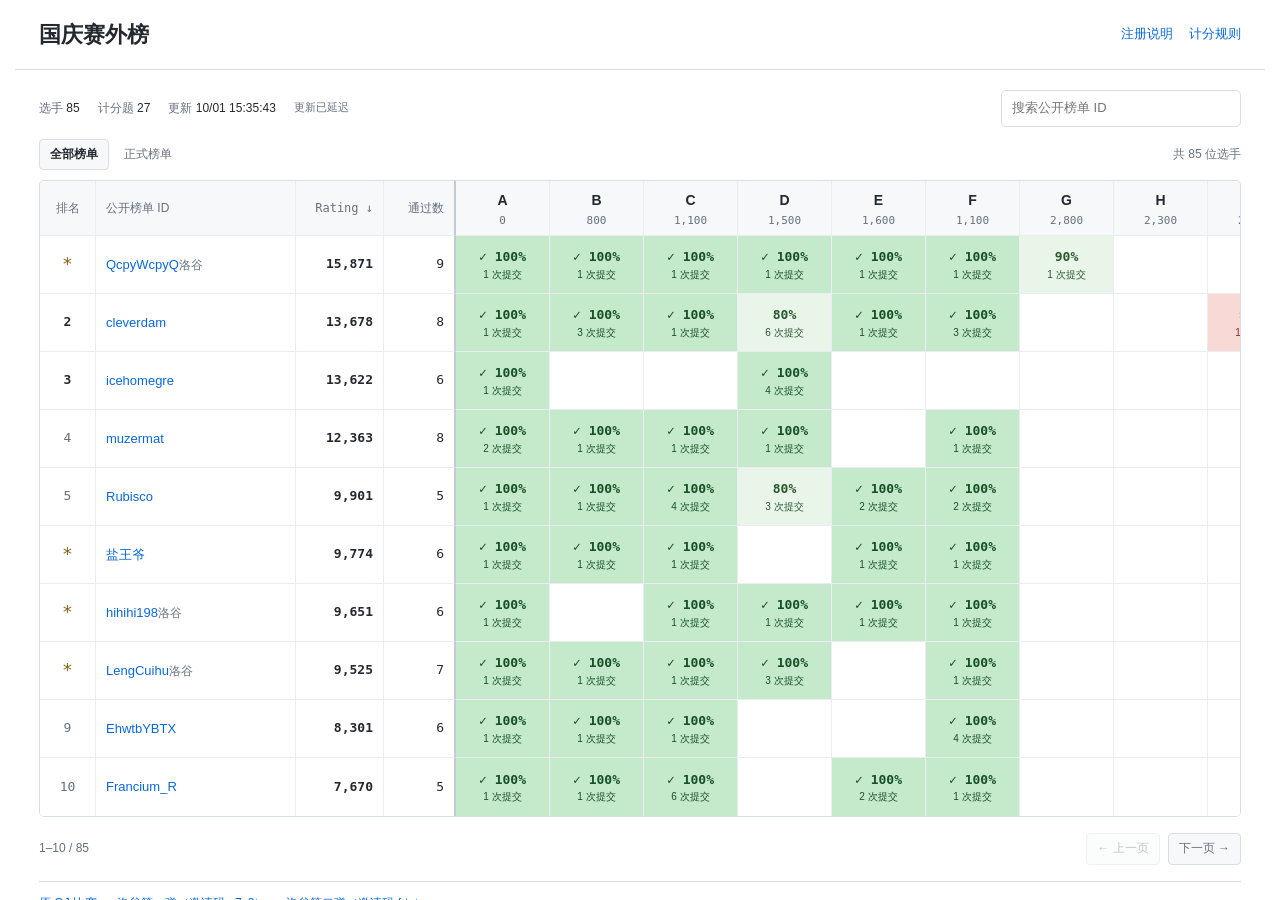
==== commit d07cca18: "Update public leaderboard" ====
--- a/site/index.html
+++ b/site/index.html
@@ -25,7 +25,7 @@
       <div id="empty" class="empty" hidden>没有找到该 ID，试试只输入其中一部分。</div>
       <div class="pagination"><span id="page-label">—</span><div><button id="prev" class="secondary" disabled>← 上一页</button><button id="next" class="secondary" disabled>下一页 →</button></div></div>
     </section>
-    <footer><a id="contest-link" rel="noopener noreferrer" target="_blank" hidden>原 OJ 比赛</a><a href="https://www.luogu.com.cn/contest/360306" rel="noopener noreferrer" target="_blank">洛谷比赛（邀请码 q7v2）</a></footer>
+    <footer><a id="contest-link" rel="noopener noreferrer" target="_blank" hidden>原 OJ 比赛</a><a href="https://www.luogu.com.cn/contest/360306" rel="noopener noreferrer" target="_blank">洛谷第一弹（邀请码 q7v2）</a><a href="https://www.luogu.com.cn/contest/360570" rel="noopener noreferrer" target="_blank">洛谷第二弹（邀请码 frtz）</a></footer>
   </main>
   <dialog id="detail-dialog"><div class="dialog-top"><span class="eyebrow small">YOUR CHALLENGE RECORD</span><button class="close" aria-label="关闭选手详情" data-close="detail-dialog">×</button></div><h2 id="detail-title">选手详情</h2><div id="detail-content" aria-live="polite"></div></dialog>
   <dialog id="rules-dialog"><div class="dialog-top"><span class="eyebrow small">SCORING RULES</span><button class="close" aria-label="关闭计分规则" data-close="rules-dialog">×</button></div><h2>挑战如何变成分数</h2><p>注册题 A 不计分。其余题目达到 60% 后，全部参与计算。</p><ol class="rule-list"><li><strong>难度带来更多贡献</strong><code>h(r) = 800 × (r / 800)<sup>3/2</sup></code><p>1600 题的基础贡献约为 800 题的 2.83 倍。</p></li><li><strong>完成度奖励</strong><div class="table-scroll"><table class="curve"><thead><tr><th>完成度</th><th>60%</th><th>70%</th><th>80%</th><th>90%</th><th>95%</th><th>100%</th></tr></thead><tbody><tr><th>系数 g(s)</th><td>0.60</td><td>0.75</td><td>0.90</td><td>1.00</td><td>1.05</td><td>1.10</td></tr></tbody></table></div><p>节点之间线性插值；60% 以下贡献为 0。</p></li><li><strong>每题保留历史最佳贡献</strong><code>c = max [h(r) × g(s) × max(0.96ⁿ, 0.80)]</code><p>n 为该次提交之前低于 60% 的失败次数。CE、待评测和系统错误不计罚。后续失败不会降低已保留的贡献。</p></li><li><strong>全题排序并衰减</strong><code>w(k) = 0.60 + 0.40 × 0.90<sup>k−1</sup></code><p>按题目 rating 从高到低排序，同 rating 按贡献、题目 ID 排序。第 1 题权重为 1，后续趋近于 0.60，没有题数截断。</p></li><li><strong>非线性显示 Rating</strong><code>S = Σ w(k)c(k)<br>Rating = ⌊15000 × ln(1 + S / 10000)⌋</code><p>没有硬上限。同整数 Rating 并列排名。正常新增提交的得分不下降；重判或规则纠正后会重新计算。</p></li></ol></dialog>
